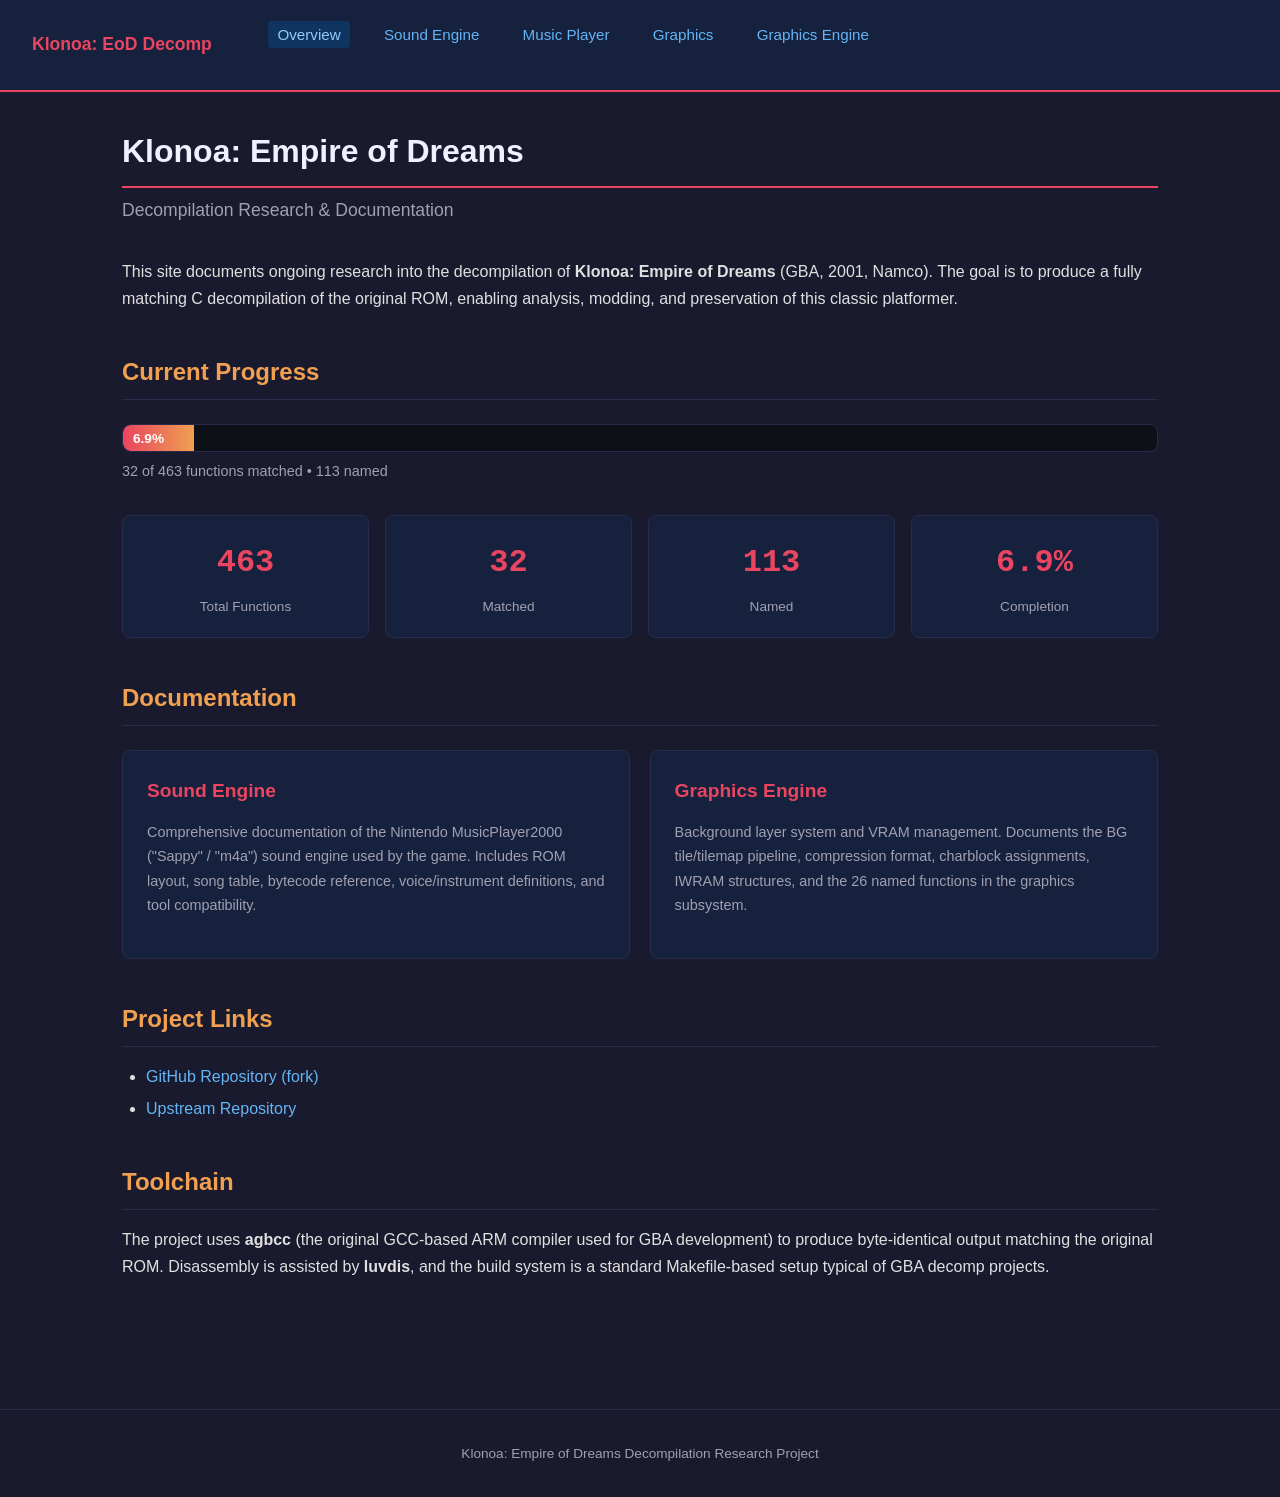
==== index.html @ 3e90fcd4 "Update site: 32 matched functions, 113 named, 22 stream commands Index page: - Updated progress: 32/" ====
<!DOCTYPE html>
<html lang="en">
<head>
    <meta charset="UTF-8">
    <meta name="viewport" content="width=device-width, initial-scale=1.0">
    <title>Klonoa: Empire of Dreams — Decompilation Research</title>
    <link rel="stylesheet" href="style.css">
</head>
<body>
    <nav>
        <a href="index.html" class="site-title">Klonoa: EoD Decomp</a>
        <ul class="nav-links">
            <li><a href="index.html" class="active">Overview</a></li>
            <li><a href="sound.html">Sound Engine</a></li>
            <li><a href="music.html">Music Player</a></li>
            <li><a href="gallery.html">Graphics</a></li>
            <li><a href="graphics-engine.html">Graphics Engine</a></li>
        </ul>
    </nav>

    <div id="rom-picker-home"></div>

    <div class="container">
        <h1>Klonoa: Empire of Dreams</h1>
        <p class="subtitle">Decompilation Research &amp; Documentation</p>

        <p>
            This site documents ongoing research into the decompilation of
            <strong>Klonoa: Empire of Dreams</strong> (GBA, 2001, Namco).
            The goal is to produce a fully matching C decompilation of the original ROM,
            enabling analysis, modding, and preservation of this classic platformer.
        </p>

        <h2>Current Progress</h2>

        <div class="progress-container">
            <div class="progress-bar-bg">
                <div class="progress-bar-fill" style="width: 6.91%;">6.9%</div>
            </div>
            <p class="progress-label">32 of 463 functions matched &bull; 113 named</p>
        </div>

        <div class="stats-grid">
            <div class="stat-card">
                <div class="stat-value">463</div>
                <div class="stat-label">Total Functions</div>
            </div>
            <div class="stat-card">
                <div class="stat-value">32</div>
                <div class="stat-label">Matched</div>
            </div>
            <div class="stat-card">
                <div class="stat-value">113</div>
                <div class="stat-label">Named</div>
            </div>
            <div class="stat-card">
                <div class="stat-value">6.9%</div>
                <div class="stat-label">Completion</div>
            </div>
        </div>

        <h2>Documentation</h2>

        <div class="card-grid">
            <a href="sound.html" class="card" style="text-decoration: none;">
                <h3>Sound Engine</h3>
                <p>
                    Comprehensive documentation of the Nintendo MusicPlayer2000 ("Sappy" / "m4a")
                    sound engine used by the game. Includes ROM layout, song table, bytecode reference,
                    voice/instrument definitions, and tool compatibility.
                </p>
            </a>

            <a href="graphics-engine.html" class="card" style="text-decoration: none;">
                <h3>Graphics Engine</h3>
                <p>
                    Background layer system and VRAM management. Documents the BG tile/tilemap
                    pipeline, compression format, charblock assignments, IWRAM structures,
                    and the 26 named functions in the graphics subsystem.
                </p>
            </a>
        </div>

        <h2>Project Links</h2>
        <ul>
            <li><a href="https://github.com/felipesanches/kl-eod-decomp">GitHub Repository (fork)</a></li>
            <li><a href="https://github.com/macabeus/kl-eod-decomp">Upstream Repository</a></li>
        </ul>

        <h2>Toolchain</h2>
        <p>
            The project uses <strong>agbcc</strong> (the original GCC-based ARM compiler used for GBA development)
            to produce byte-identical output matching the original ROM. Disassembly is assisted by
            <strong>luvdis</strong>, and the build system is a standard Makefile-based setup typical of GBA
            decomp projects.
        </p>
    </div>

    <footer>
        Klonoa: Empire of Dreams Decompilation Research Project
    </footer>
    <script type="module">
        import { initRomPicker } from './js/rom-picker.js';
        // On index page, ROM picker is optional — content is always visible
        initRomPicker('#rom-picker-home', () => {});
    </script>
</body>
</html>
---- style.css ----
/* Klonoa: Empire of Dreams — Decompilation Research Site */

:root {
    --bg-primary: #1a1a2e;
    --bg-secondary: #16213e;
    --bg-tertiary: #0f3460;
    --bg-code: #0d1117;
    --text-primary: #e0e0e0;
    --text-secondary: #a0a0b0;
    --text-heading: #f0f0ff;
    --accent: #e94560;
    --accent-secondary: #f0a050;
    --link: #64b5f6;
    --link-hover: #90caf9;
    --border: #2a2a4a;
    --table-header: #1a2744;
    --table-row-alt: #141e33;
    --mono: "Fira Mono", "Cascadia Code", "Consolas", "Liberation Mono", monospace;
    --sans: "Segoe UI", "Helvetica Neue", Arial, sans-serif;
}

* {
    margin: 0;
    padding: 0;
    box-sizing: border-box;
}

html {
    scroll-behavior: smooth;
}

body {
    font-family: var(--sans);
    background: var(--bg-primary);
    color: var(--text-primary);
    line-height: 1.7;
    min-height: 100vh;
}

/* Navigation */
nav {
    background: var(--bg-secondary);
    border-bottom: 2px solid var(--accent);
    padding: 0.8rem 2rem;
    position: sticky;
    top: 0;
    z-index: 100;
    display: flex;
    align-items: center;
    gap: 2rem;
    flex-wrap: wrap;
}

nav .site-title {
    font-size: 1.1rem;
    font-weight: 700;
    color: var(--accent);
    text-decoration: none;
    white-space: nowrap;
}

nav .nav-links {
    display: flex;
    gap: 1.5rem;
    list-style: none;
    flex-wrap: wrap;
}

nav .nav-links a {
    color: var(--link);
    text-decoration: none;
    font-size: 0.95rem;
    padding: 0.3rem 0.6rem;
    border-radius: 4px;
    transition: background 0.2s, color 0.2s;
}

nav .nav-links a:hover,
nav .nav-links a.active {
    background: var(--bg-tertiary);
    color: var(--link-hover);
}

/* Main content */
.container {
    max-width: 1100px;
    margin: 0 auto;
    padding: 2rem 2rem 4rem;
}

h1 {
    font-size: 2rem;
    color: var(--text-heading);
    margin-bottom: 0.5rem;
    border-bottom: 2px solid var(--accent);
    padding-bottom: 0.5rem;
}

h2 {
    font-size: 1.5rem;
    color: var(--accent-secondary);
    margin-top: 2.5rem;
    margin-bottom: 1rem;
    border-bottom: 1px solid var(--border);
    padding-bottom: 0.4rem;
}

h3 {
    font-size: 1.2rem;
    color: var(--text-heading);
    margin-top: 2rem;
    margin-bottom: 0.75rem;
}

p {
    margin-bottom: 1rem;
    color: var(--text-primary);
}

.subtitle {
    font-size: 1.1rem;
    color: var(--text-secondary);
    margin-bottom: 2rem;
}

a {
    color: var(--link);
    text-decoration: none;
}

a:hover {
    color: var(--link-hover);
    text-decoration: underline;
}

/* Progress bar */
.progress-container {
    margin: 1.5rem 0 2rem;
}

.progress-bar-bg {
    background: var(--bg-code);
    border-radius: 8px;
    height: 28px;
    overflow: hidden;
    border: 1px solid var(--border);
}

.progress-bar-fill {
    background: linear-gradient(90deg, var(--accent), var(--accent-secondary));
    height: 100%;
    border-radius: 8px 0 0 8px;
    display: flex;
    align-items: center;
    padding-left: 10px;
    font-size: 0.85rem;
    font-weight: 600;
    color: #fff;
    min-width: 60px;
}

.progress-label {
    margin-top: 0.4rem;
    font-size: 0.9rem;
    color: var(--text-secondary);
}

/* Stats grid */
.stats-grid {
    display: grid;
    grid-template-columns: repeat(auto-fit, minmax(200px, 1fr));
    gap: 1rem;
    margin: 1.5rem 0 2rem;
}

.stat-card {
    background: var(--bg-secondary);
    border: 1px solid var(--border);
    border-radius: 8px;
    padding: 1.2rem;
    text-align: center;
}

.stat-card .stat-value {
    font-size: 2rem;
    font-weight: 700;
    color: var(--accent);
    font-family: var(--mono);
}

.stat-card .stat-label {
    font-size: 0.85rem;
    color: var(--text-secondary);
    margin-top: 0.3rem;
}

/* Tables */
table {
    width: 100%;
    border-collapse: collapse;
    margin: 1rem 0 2rem;
    font-size: 0.9rem;
    overflow-x: auto;
    display: block;
}

@media (min-width: 800px) {
    table {
        display: table;
    }
}

thead th {
    background: var(--table-header);
    color: var(--text-heading);
    padding: 0.7rem 0.8rem;
    text-align: left;
    font-weight: 600;
    border-bottom: 2px solid var(--accent);
    white-space: nowrap;
}

tbody td {
    padding: 0.5rem 0.8rem;
    border-bottom: 1px solid var(--border);
}

tbody tr:nth-child(even) {
    background: var(--table-row-alt);
}

tbody tr:hover {
    background: var(--bg-tertiary);
}

/* Monospace cells for addresses, hex values */
.mono {
    font-family: var(--mono);
    font-size: 0.85rem;
    color: var(--accent-secondary);
}

td.mono {
    font-family: var(--mono);
    font-size: 0.85rem;
    color: var(--accent-secondary);
}

/* Code blocks */
pre {
    background: var(--bg-code);
    border: 1px solid var(--border);
    border-radius: 6px;
    padding: 1rem 1.2rem;
    overflow-x: auto;
    margin: 1rem 0 1.5rem;
    font-family: var(--mono);
    font-size: 0.85rem;
    line-height: 1.6;
    color: var(--text-primary);
}

code {
    font-family: var(--mono);
    font-size: 0.88em;
    background: var(--bg-code);
    padding: 0.15em 0.4em;
    border-radius: 3px;
    color: var(--accent-secondary);
}

pre code {
    background: none;
    padding: 0;
    color: inherit;
}

/* Syntax colors in code blocks */
.kw { color: #c792ea; }
.ty { color: #82aaff; }
.nu { color: #f78c6c; }
.cm { color: #546e7a; }
.st { color: #c3e88d; }
.fn { color: #ffcb6b; }

/* Section cards */
.card-grid {
    display: grid;
    grid-template-columns: repeat(auto-fit, minmax(280px, 1fr));
    gap: 1.2rem;
    margin: 1.5rem 0;
}

.card {
    background: var(--bg-secondary);
    border: 1px solid var(--border);
    border-radius: 8px;
    padding: 1.5rem;
    transition: border-color 0.2s, transform 0.1s;
}

.card:hover {
    border-color: var(--accent);
    transform: translateY(-2px);
}

.card h3 {
    margin-top: 0;
    color: var(--accent);
}

.card p {
    color: var(--text-secondary);
    font-size: 0.9rem;
}

/* Lists */
ul, ol {
    margin: 0.5rem 0 1.5rem 1.5rem;
}

li {
    margin-bottom: 0.3rem;
}

/* Footer */
footer {
    text-align: center;
    padding: 2rem;
    color: var(--text-secondary);
    font-size: 0.85rem;
    border-top: 1px solid var(--border);
    margin-top: 3rem;
}

/* Responsive */
@media (max-width: 600px) {
    nav {
        padding: 0.6rem 1rem;
        gap: 0.8rem;
    }

    .container {
        padding: 1.2rem 1rem 3rem;
    }

    h1 { font-size: 1.5rem; }
    h2 { font-size: 1.25rem; }

    .stats-grid {
        grid-template-columns: repeat(2, 1fr);
    }

    .stat-card .stat-value {
        font-size: 1.5rem;
    }
}
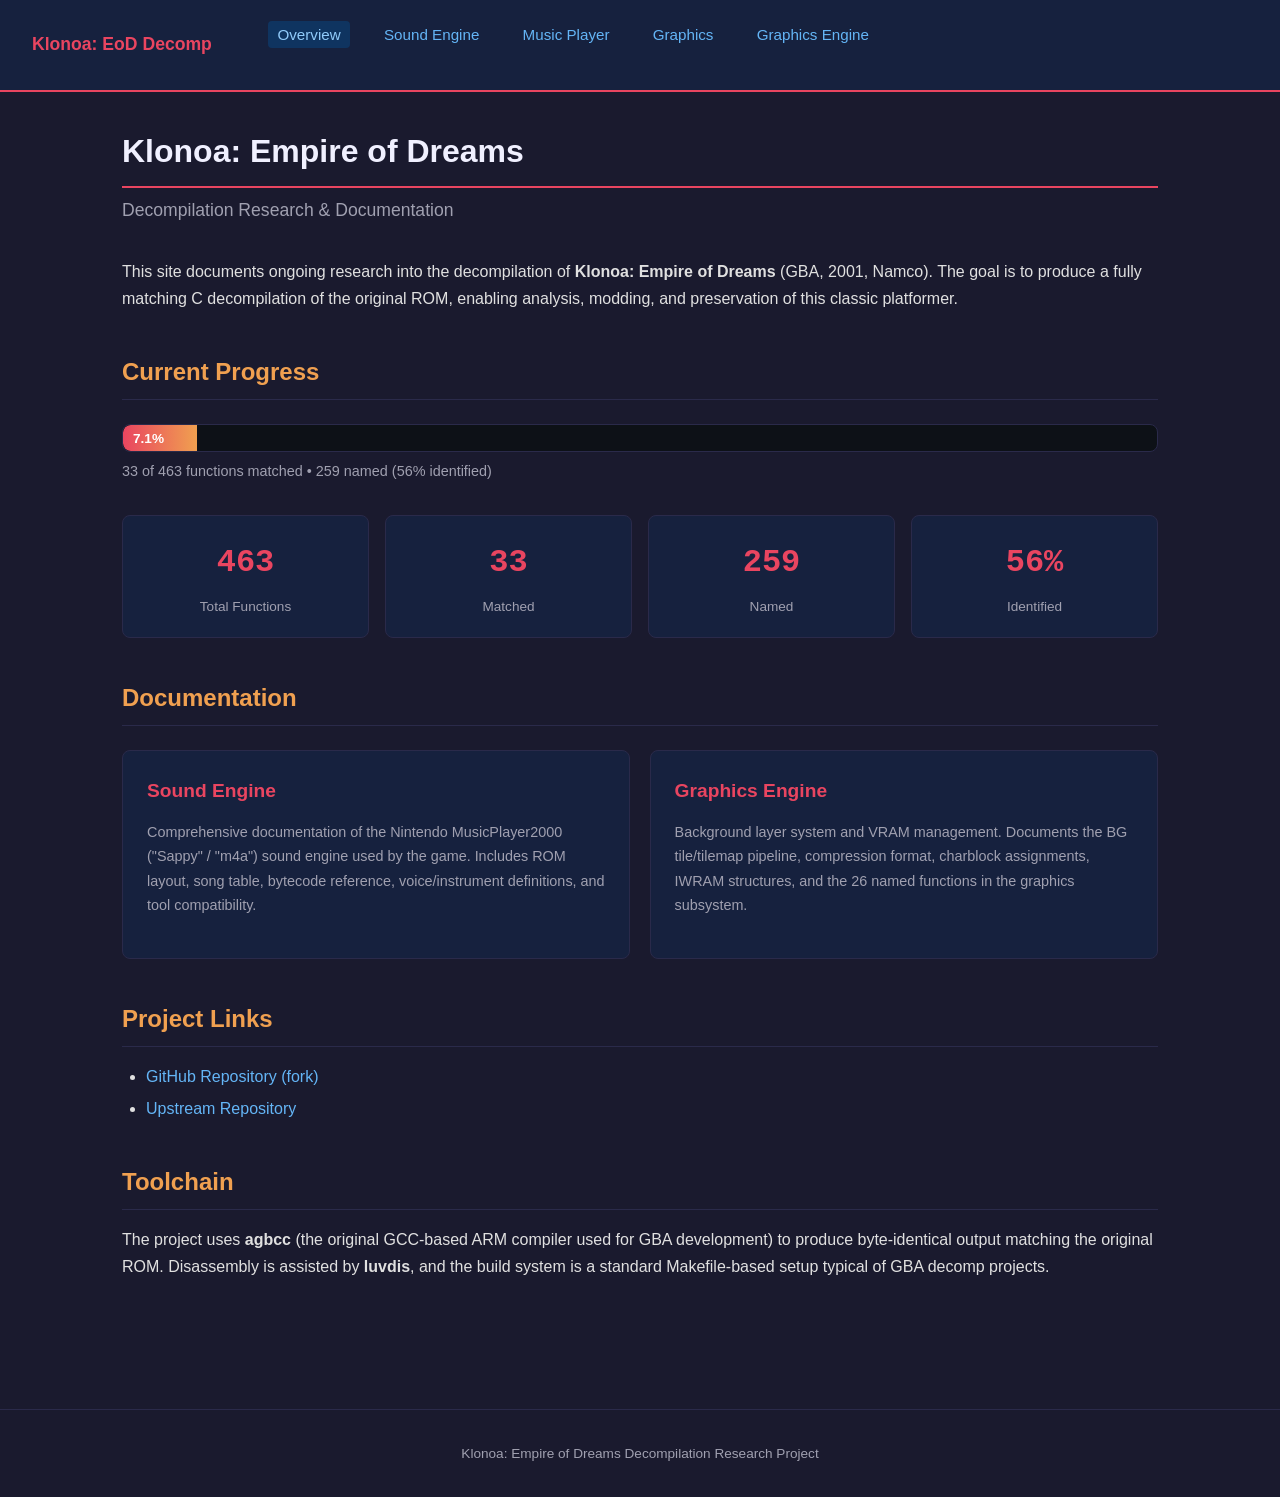
==== commit f0e98cf2: "Update progress: 259 named functions (56% identified) Massive naming pass brought total from 120 to " ====
--- a/index.html
+++ b/index.html
@@ -35,9 +35,9 @@
 
         <div class="progress-container">
             <div class="progress-bar-bg">
-                <div class="progress-bar-fill" style="width: 6.91%;">6.9%</div>
+                <div class="progress-bar-fill" style="width: 7.13%;">7.1%</div>
             </div>
-            <p class="progress-label">32 of 463 functions matched &bull; 113 named</p>
+            <p class="progress-label">33 of 463 functions matched &bull; 259 named (56% identified)</p>
         </div>
 
         <div class="stats-grid">
@@ -46,16 +46,16 @@
                 <div class="stat-label">Total Functions</div>
             </div>
             <div class="stat-card">
-                <div class="stat-value">32</div>
+                <div class="stat-value">33</div>
                 <div class="stat-label">Matched</div>
             </div>
             <div class="stat-card">
-                <div class="stat-value">113</div>
+                <div class="stat-value">259</div>
                 <div class="stat-label">Named</div>
             </div>
             <div class="stat-card">
-                <div class="stat-value">6.9%</div>
-                <div class="stat-label">Completion</div>
+                <div class="stat-value">56%</div>
+                <div class="stat-label">Identified</div>
             </div>
         </div>
 
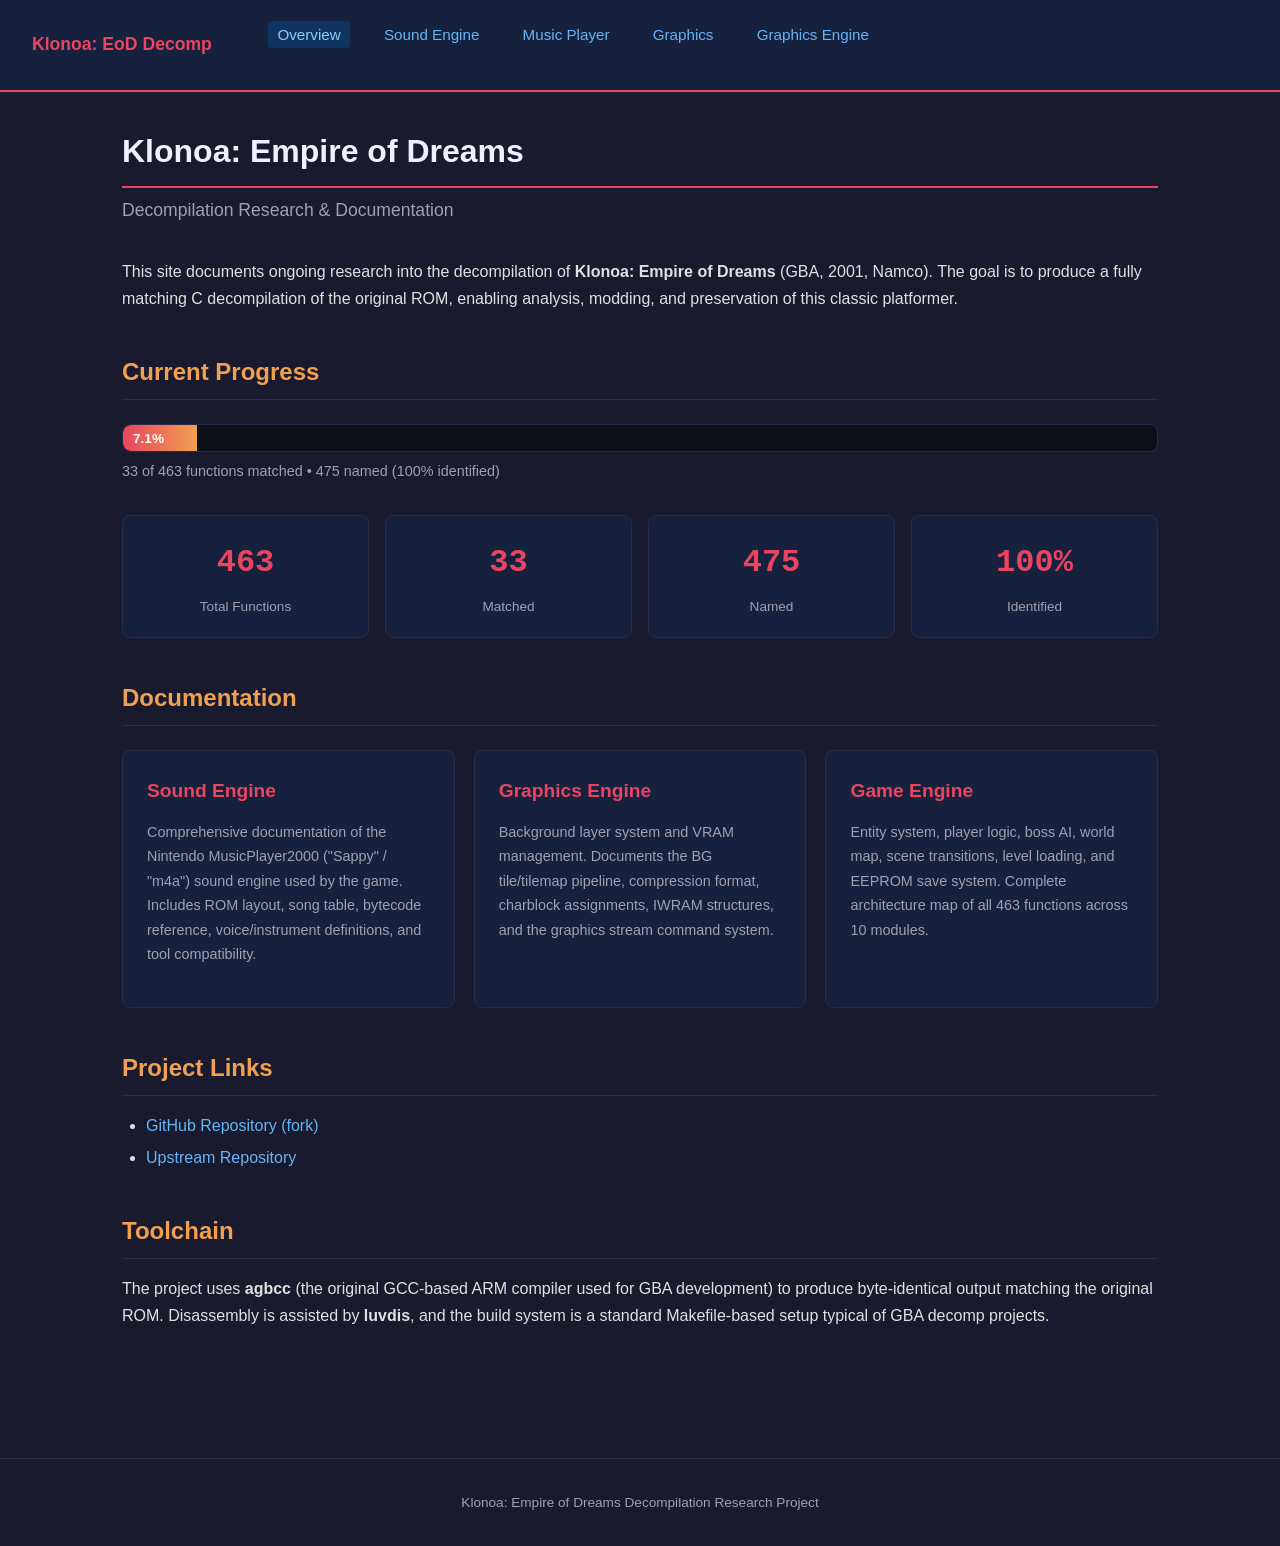
==== commit 1cfe907f: "Add Game Engine architecture page New comprehensive page documenting the complete game architecture " ====
--- a/index.html
+++ b/index.html
@@ -37,7 +37,7 @@
             <div class="progress-bar-bg">
                 <div class="progress-bar-fill" style="width: 7.13%;">7.1%</div>
             </div>
-            <p class="progress-label">33 of 463 functions matched &bull; 259 named (56% identified)</p>
+            <p class="progress-label">33 of 463 functions matched &bull; 475 named (100% identified)</p>
         </div>
 
         <div class="stats-grid">
@@ -50,11 +50,11 @@
                 <div class="stat-label">Matched</div>
             </div>
             <div class="stat-card">
-                <div class="stat-value">259</div>
+                <div class="stat-value">475</div>
                 <div class="stat-label">Named</div>
             </div>
             <div class="stat-card">
-                <div class="stat-value">56%</div>
+                <div class="stat-value">100%</div>
                 <div class="stat-label">Identified</div>
             </div>
         </div>
@@ -76,7 +76,16 @@
                 <p>
                     Background layer system and VRAM management. Documents the BG tile/tilemap
                     pipeline, compression format, charblock assignments, IWRAM structures,
-                    and the 26 named functions in the graphics subsystem.
+                    and the graphics stream command system.
+                </p>
+            </a>
+
+            <a href="game-engine.html" class="card" style="text-decoration: none;">
+                <h3>Game Engine</h3>
+                <p>
+                    Entity system, player logic, boss AI, world map, scene transitions,
+                    level loading, and EEPROM save system. Complete architecture map of all
+                    463 functions across 10 modules.
                 </p>
             </a>
         </div>
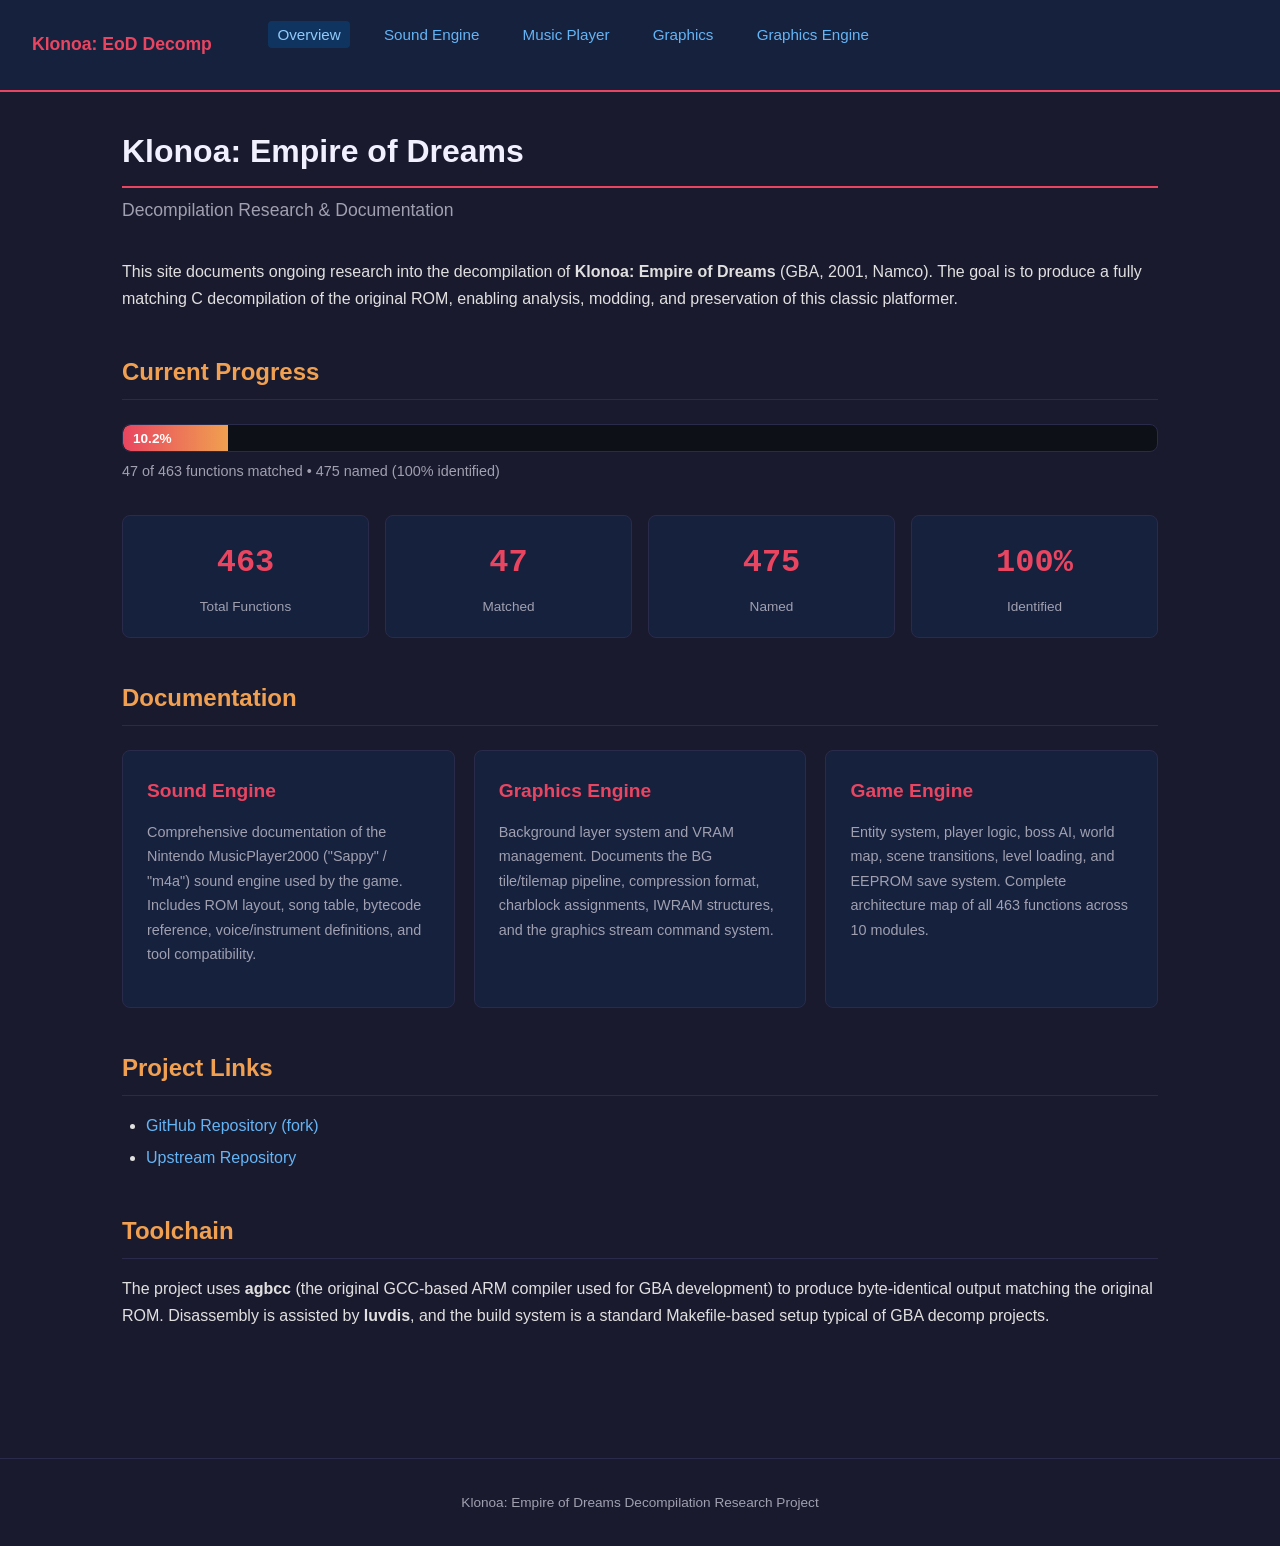
==== commit a147c59c: "Update website: 47 matched functions, add decomp status - Progress bar: 41 -> 47 matched (10.2%) - A" ====
--- a/index.html
+++ b/index.html
@@ -35,9 +35,9 @@
 
         <div class="progress-container">
             <div class="progress-bar-bg">
-                <div class="progress-bar-fill" style="width: 7.13%;">7.1%</div>
+                <div class="progress-bar-fill" style="width: 10.15%;">10.2%</div>
             </div>
-            <p class="progress-label">33 of 463 functions matched &bull; 475 named (100% identified)</p>
+            <p class="progress-label">47 of 463 functions matched &bull; 475 named (100% identified)</p>
         </div>
 
         <div class="stats-grid">
@@ -46,7 +46,7 @@
                 <div class="stat-label">Total Functions</div>
             </div>
             <div class="stat-card">
-                <div class="stat-value">33</div>
+                <div class="stat-value">47</div>
                 <div class="stat-label">Matched</div>
             </div>
             <div class="stat-card">
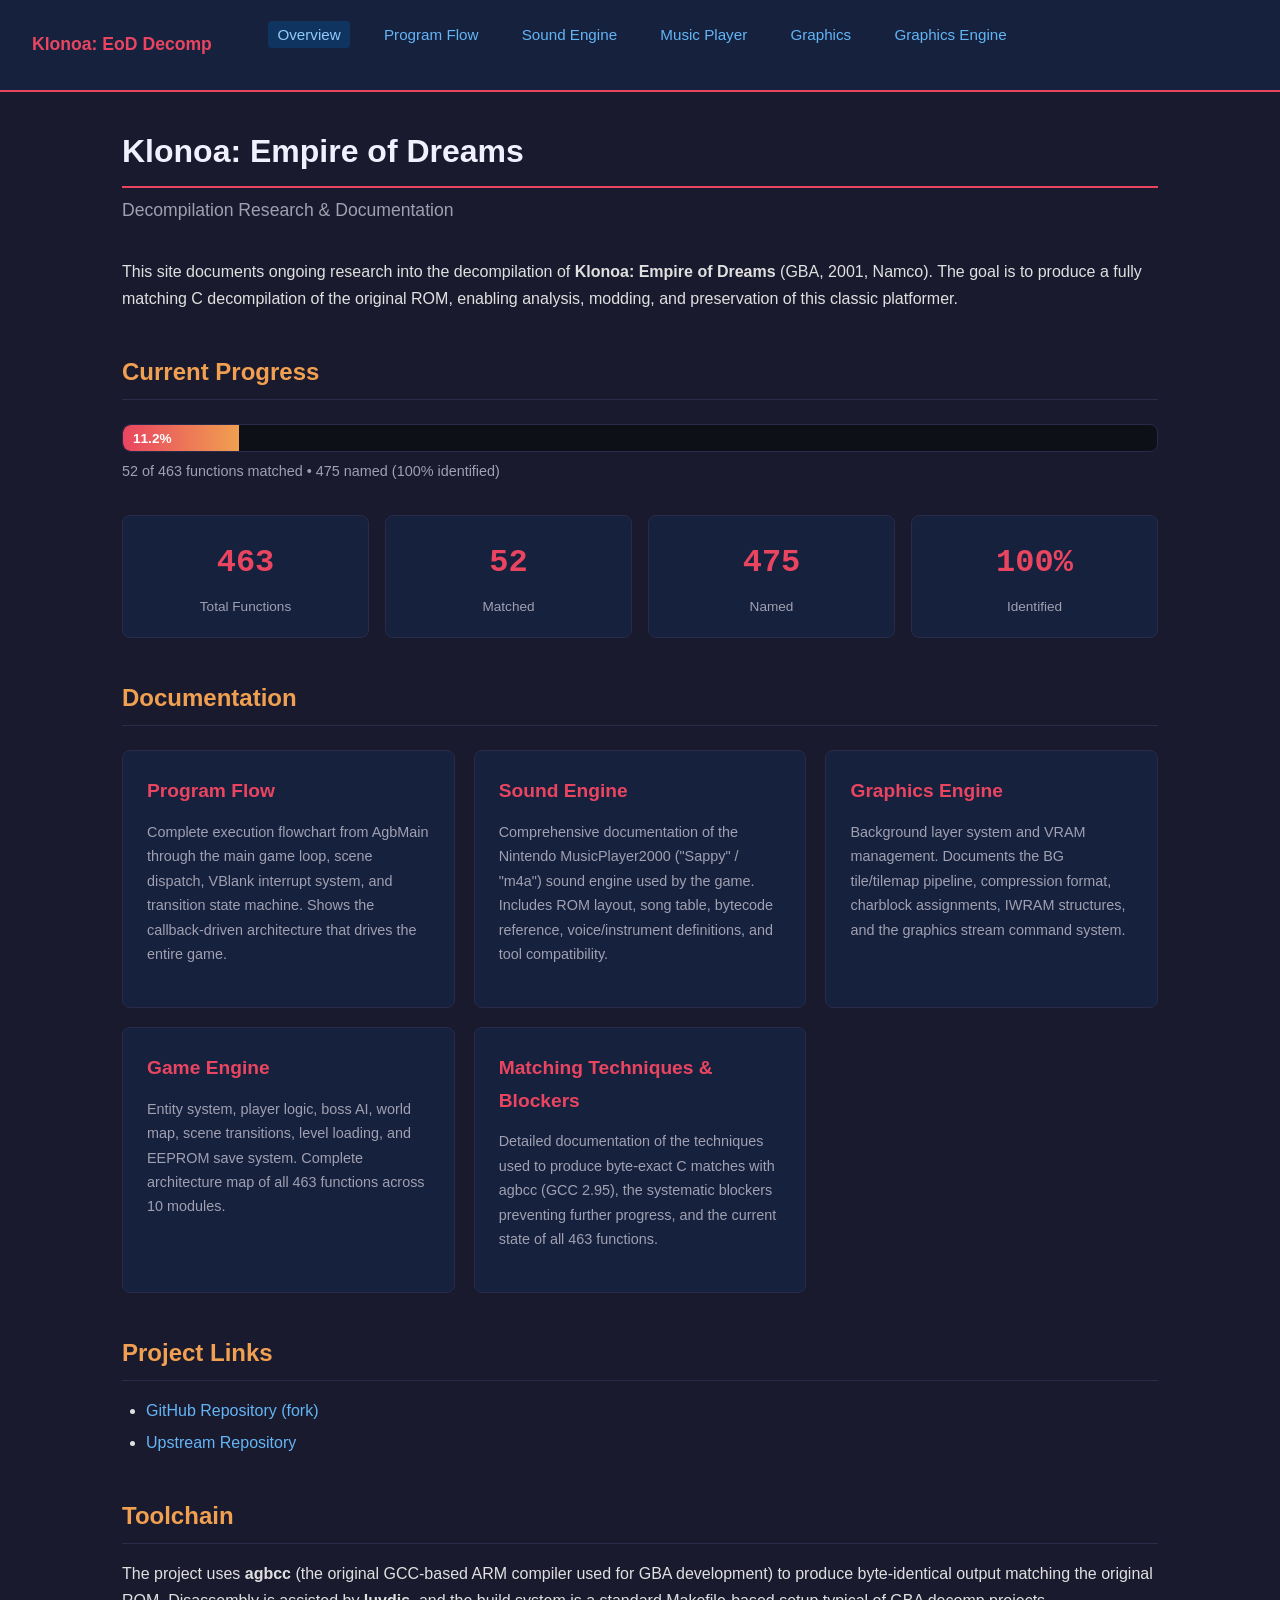
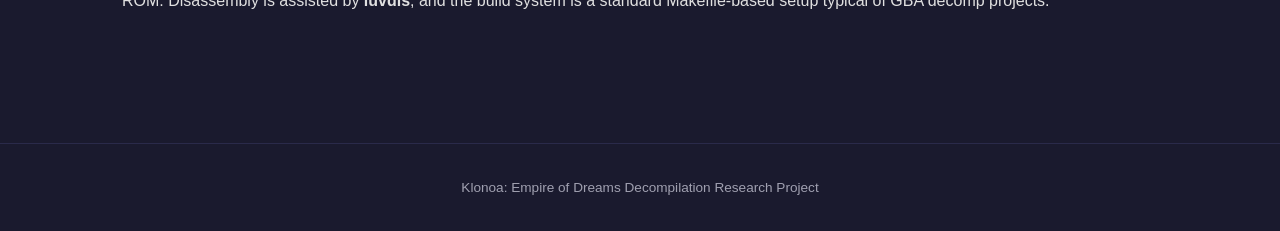
==== commit 6e05c3cf: "Add Matching Techniques & Blockers page, update progress to 52 New matching.html page documenting: -" ====
--- a/index.html
+++ b/index.html
@@ -11,6 +11,7 @@
         <a href="index.html" class="site-title">Klonoa: EoD Decomp</a>
         <ul class="nav-links">
             <li><a href="index.html" class="active">Overview</a></li>
+            <li><a href="flowchart.html">Program Flow</a></li>
             <li><a href="sound.html">Sound Engine</a></li>
             <li><a href="music.html">Music Player</a></li>
             <li><a href="gallery.html">Graphics</a></li>
@@ -35,9 +36,9 @@
 
         <div class="progress-container">
             <div class="progress-bar-bg">
-                <div class="progress-bar-fill" style="width: 10.15%;">10.2%</div>
+                <div class="progress-bar-fill" style="width: 11.23%;">11.2%</div>
             </div>
-            <p class="progress-label">47 of 463 functions matched &bull; 475 named (100% identified)</p>
+            <p class="progress-label">52 of 463 functions matched &bull; 475 named (100% identified)</p>
         </div>
 
         <div class="stats-grid">
@@ -46,7 +47,7 @@
                 <div class="stat-label">Total Functions</div>
             </div>
             <div class="stat-card">
-                <div class="stat-value">47</div>
+                <div class="stat-value">52</div>
                 <div class="stat-label">Matched</div>
             </div>
             <div class="stat-card">
@@ -62,6 +63,15 @@
         <h2>Documentation</h2>
 
         <div class="card-grid">
+            <a href="flowchart.html" class="card" style="text-decoration: none;">
+                <h3>Program Flow</h3>
+                <p>
+                    Complete execution flowchart from AgbMain through the main game loop,
+                    scene dispatch, VBlank interrupt system, and transition state machine.
+                    Shows the callback-driven architecture that drives the entire game.
+                </p>
+            </a>
+
             <a href="sound.html" class="card" style="text-decoration: none;">
                 <h3>Sound Engine</h3>
                 <p>
@@ -86,6 +96,15 @@
                     Entity system, player logic, boss AI, world map, scene transitions,
                     level loading, and EEPROM save system. Complete architecture map of all
                     463 functions across 10 modules.
+                </p>
+            </a>
+
+            <a href="matching.html" class="card" style="text-decoration: none;">
+                <h3>Matching Techniques &amp; Blockers</h3>
+                <p>
+                    Detailed documentation of the techniques used to produce byte-exact C matches
+                    with agbcc (GCC 2.95), the systematic blockers preventing further progress,
+                    and the current state of all 463 functions.
                 </p>
             </a>
         </div>
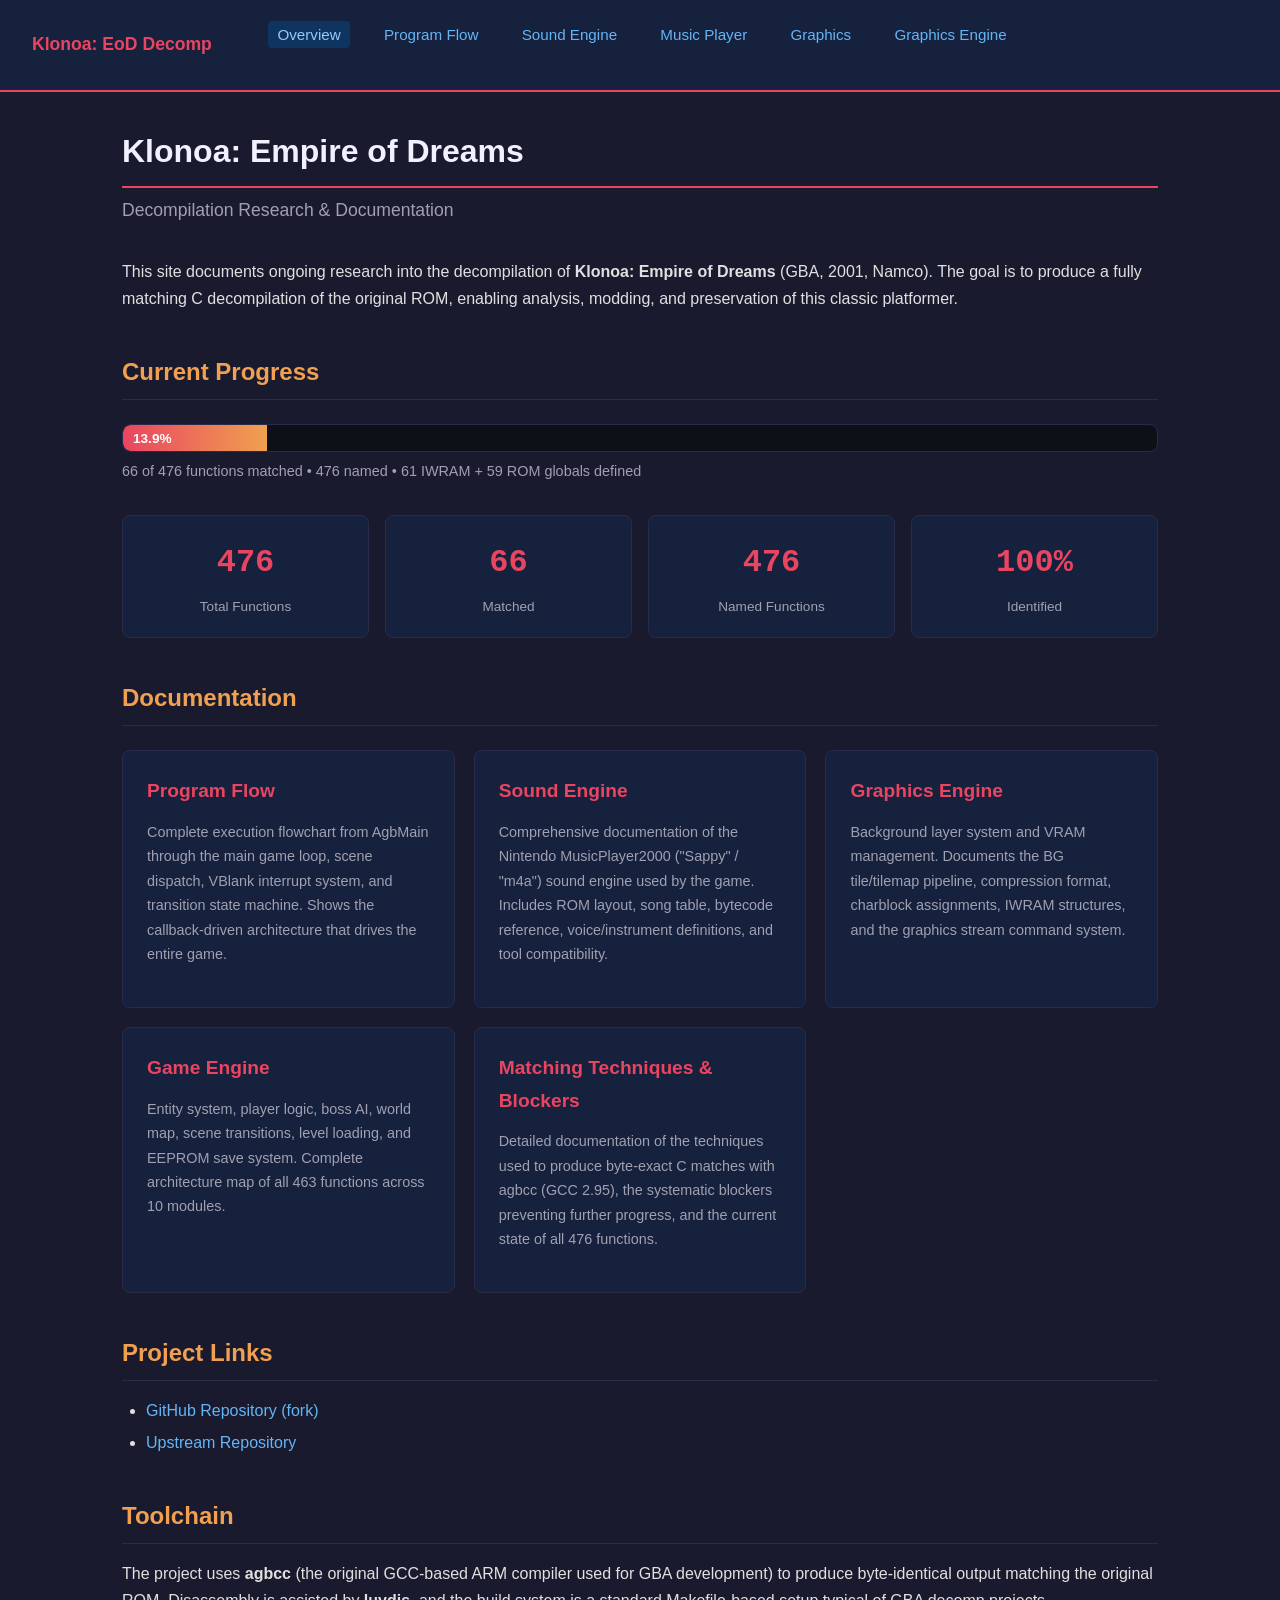
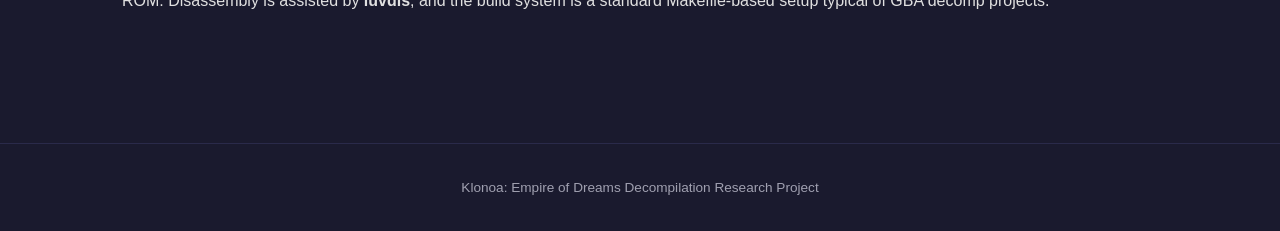
==== commit 31677d2d: "Update stats from source (auto-generated)" ====
--- a/index.html
+++ b/index.html
@@ -36,23 +36,23 @@
 
         <div class="progress-container">
             <div class="progress-bar-bg">
-                <div class="progress-bar-fill" style="width: 11.23%;">11.2%</div>
+                <div class="progress-bar-fill" style="width: 13.9%;">13.9%</div>
             </div>
-            <p class="progress-label">52 of 463 functions matched &bull; 475 named (100% identified)</p>
+            <p class="progress-label">66 of 476 functions matched &bull; 476 named &bull; 61 IWRAM + 59 ROM globals defined</p>
         </div>
 
         <div class="stats-grid">
             <div class="stat-card">
-                <div class="stat-value">463</div>
+                <div class="stat-value">476</div>
                 <div class="stat-label">Total Functions</div>
             </div>
             <div class="stat-card">
-                <div class="stat-value">52</div>
+                <div class="stat-value">66</div>
                 <div class="stat-label">Matched</div>
             </div>
             <div class="stat-card">
-                <div class="stat-value">475</div>
-                <div class="stat-label">Named</div>
+                <div class="stat-value">476</div>
+                <div class="stat-label">Named Functions</div>
             </div>
             <div class="stat-card">
                 <div class="stat-value">100%</div>
@@ -104,7 +104,7 @@
                 <p>
                     Detailed documentation of the techniques used to produce byte-exact C matches
                     with agbcc (GCC 2.95), the systematic blockers preventing further progress,
-                    and the current state of all 463 functions.
+                    and the current state of all 476 functions.
                 </p>
             </a>
         </div>
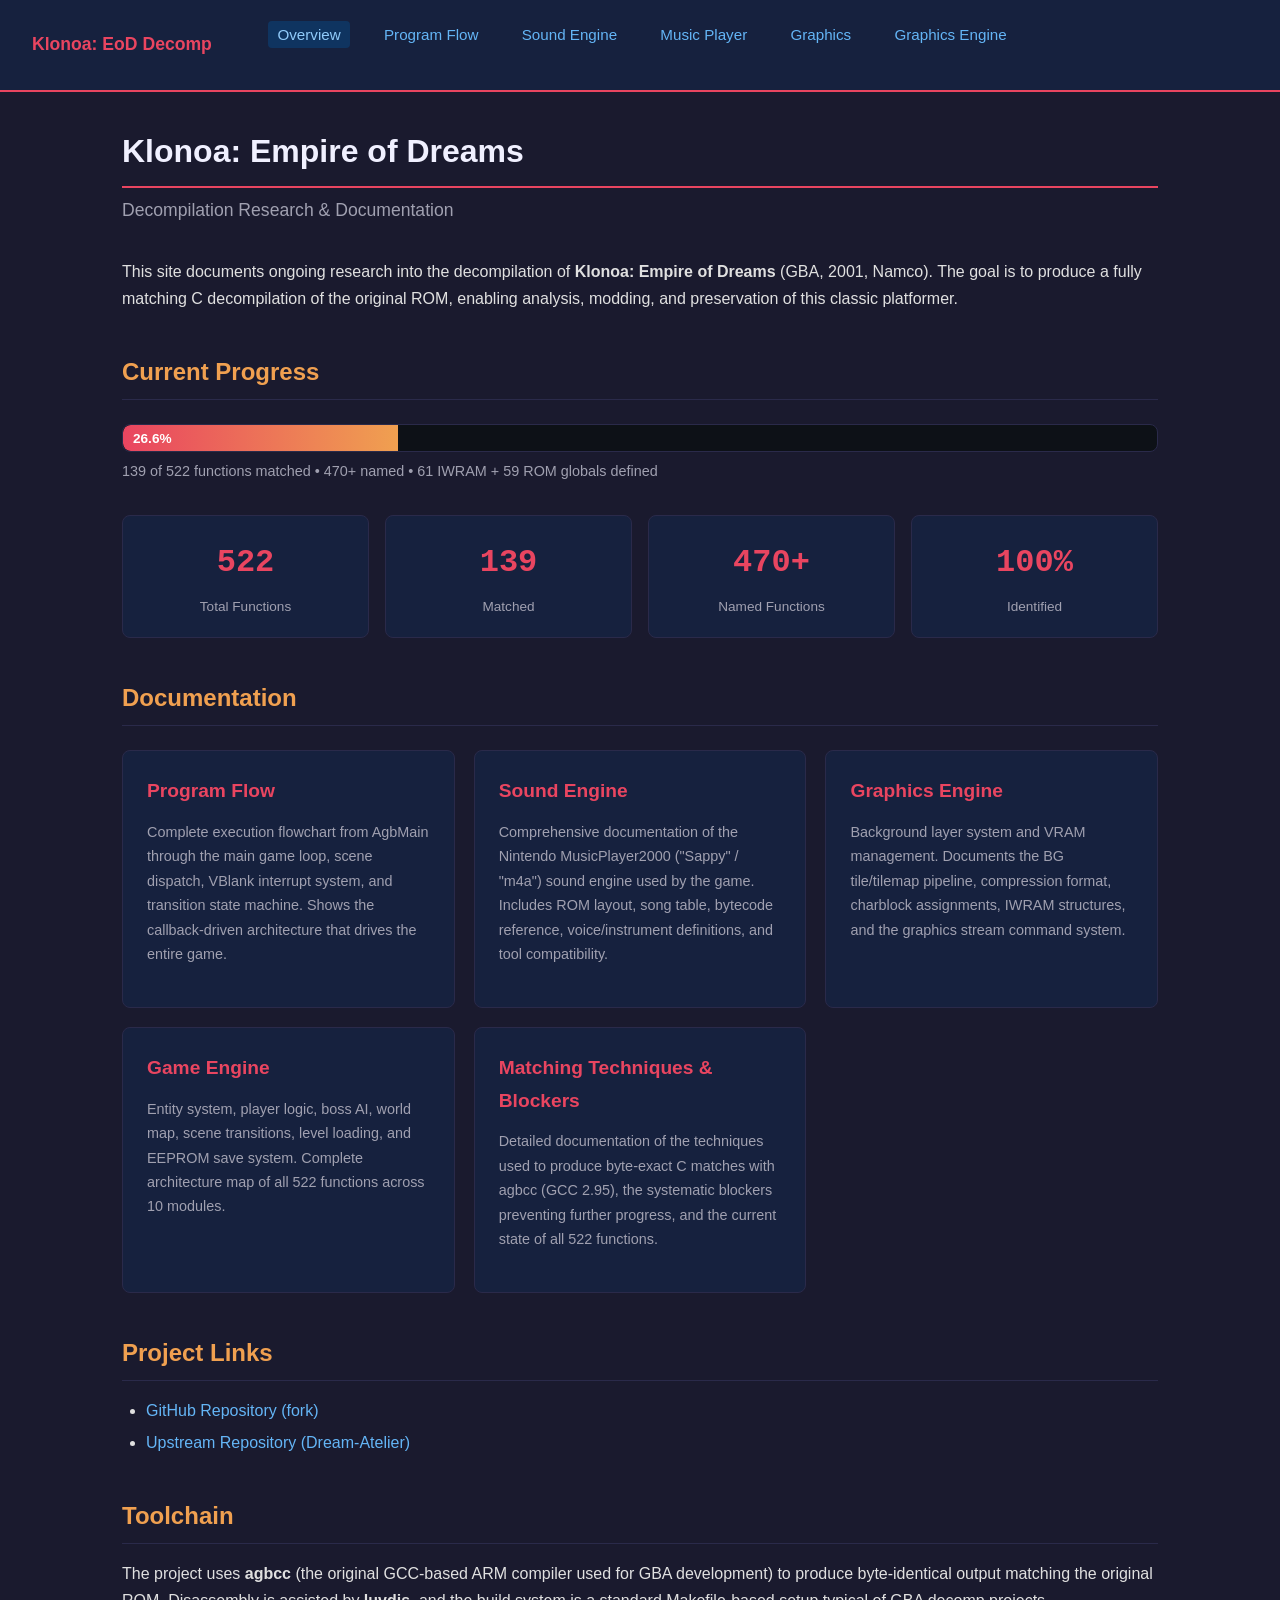
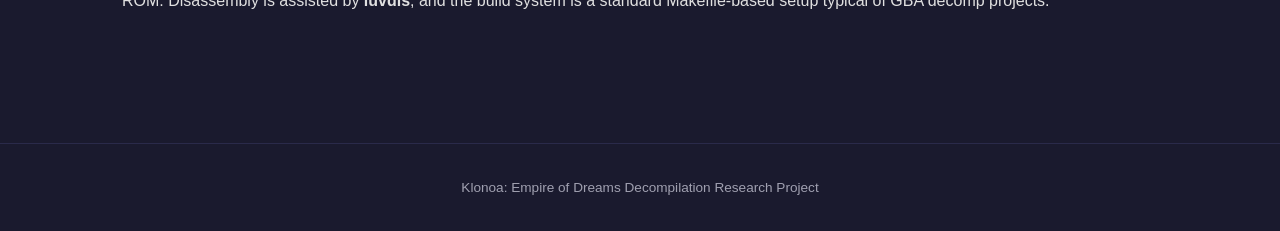
==== commit 4f071a91: "Update stats: 139/522 matched (26.6%) +1: UpdateWindowCircleEffect (engine) — iris transition window" ====
--- a/index.html
+++ b/index.html
@@ -36,22 +36,22 @@
 
         <div class="progress-container">
             <div class="progress-bar-bg">
-                <div class="progress-bar-fill" style="width: 13.9%;">13.9%</div>
+                <div class="progress-bar-fill" style="width: 26.6%;">26.6%</div>
             </div>
-            <p class="progress-label">66 of 476 functions matched &bull; 476 named &bull; 61 IWRAM + 59 ROM globals defined</p>
+            <p class="progress-label">139 of 522 functions matched &bull; 470+ named &bull; 61 IWRAM + 59 ROM globals defined</p>
         </div>
 
         <div class="stats-grid">
             <div class="stat-card">
-                <div class="stat-value">476</div>
+                <div class="stat-value">522</div>
                 <div class="stat-label">Total Functions</div>
             </div>
             <div class="stat-card">
-                <div class="stat-value">66</div>
+                <div class="stat-value">139</div>
                 <div class="stat-label">Matched</div>
             </div>
             <div class="stat-card">
-                <div class="stat-value">476</div>
+                <div class="stat-value">470+</div>
                 <div class="stat-label">Named Functions</div>
             </div>
             <div class="stat-card">
@@ -95,7 +95,7 @@
                 <p>
                     Entity system, player logic, boss AI, world map, scene transitions,
                     level loading, and EEPROM save system. Complete architecture map of all
-                    463 functions across 10 modules.
+                    522 functions across 10 modules.
                 </p>
             </a>
 
@@ -104,7 +104,7 @@
                 <p>
                     Detailed documentation of the techniques used to produce byte-exact C matches
                     with agbcc (GCC 2.95), the systematic blockers preventing further progress,
-                    and the current state of all 476 functions.
+                    and the current state of all 522 functions.
                 </p>
             </a>
         </div>
@@ -112,7 +112,7 @@
         <h2>Project Links</h2>
         <ul>
             <li><a href="https://github.com/felipesanches/kl-eod-decomp">GitHub Repository (fork)</a></li>
-            <li><a href="https://github.com/macabeus/kl-eod-decomp">Upstream Repository</a></li>
+            <li><a href="https://github.com/Dream-Atelier/kl-eod-decomp">Upstream Repository (Dream-Atelier)</a></li>
         </ul>
 
         <h2>Toolchain</h2>
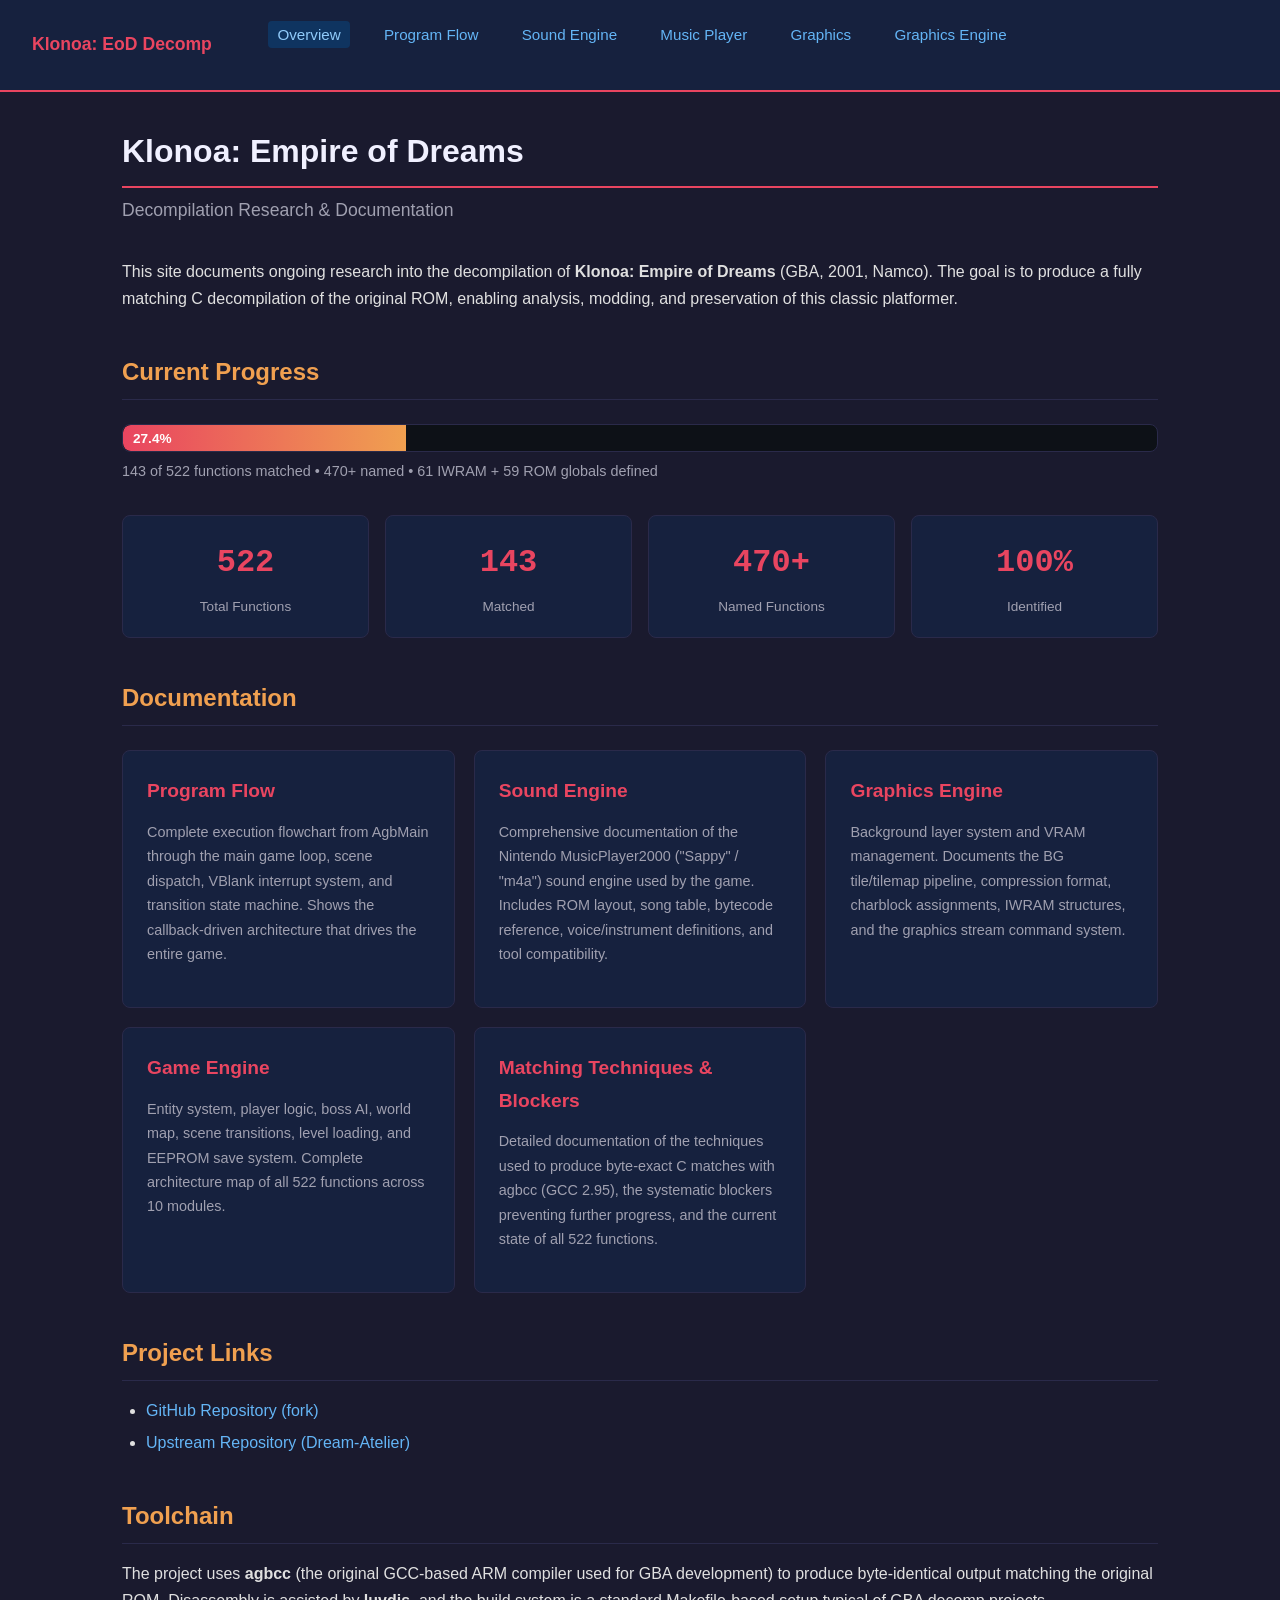
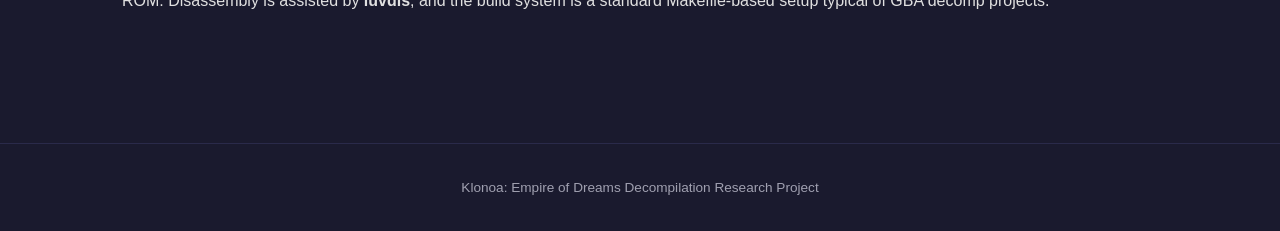
==== commit 7c8a9c3b: "Update stats: 143/522 matched (27.4%) +1: ProcessHBlankWait (gfx) — early-return for branch directio" ====
--- a/index.html
+++ b/index.html
@@ -36,9 +36,9 @@
 
         <div class="progress-container">
             <div class="progress-bar-bg">
-                <div class="progress-bar-fill" style="width: 26.6%;">26.6%</div>
+                <div class="progress-bar-fill" style="width: 27.4%;">27.4%</div>
             </div>
-            <p class="progress-label">139 of 522 functions matched &bull; 470+ named &bull; 61 IWRAM + 59 ROM globals defined</p>
+            <p class="progress-label">143 of 522 functions matched &bull; 470+ named &bull; 61 IWRAM + 59 ROM globals defined</p>
         </div>
 
         <div class="stats-grid">
@@ -47,7 +47,7 @@
                 <div class="stat-label">Total Functions</div>
             </div>
             <div class="stat-card">
-                <div class="stat-value">139</div>
+                <div class="stat-value">143</div>
                 <div class="stat-label">Matched</div>
             </div>
             <div class="stat-card">
